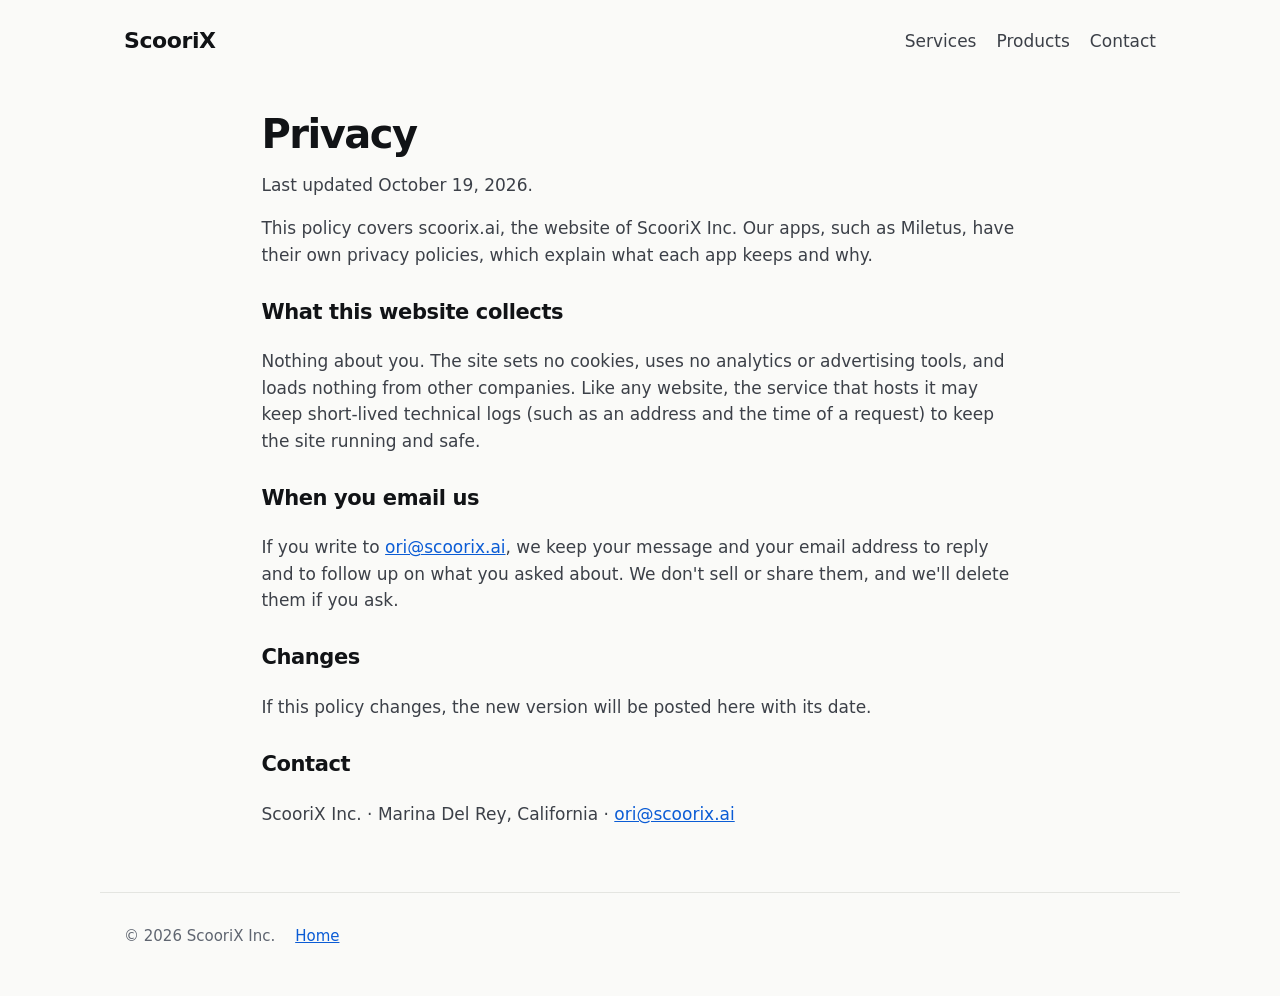
==== privacy.html @ dffd0c44 "scoorix.ai: home and privacy pages Co-Authored-By: Claude Opus 5.5 (1M context) <noreply@anthropic.c" ====
<!doctype html>
<html lang="en">
<head>
  <meta charset="utf-8">
  <meta name="viewport" content="width=device-width, initial-scale=1">
  <title>Privacy · ScooriX Inc.</title>
  <meta name="description" content="How ScooriX Inc. handles information on this website.">
  <link rel="stylesheet" href="style.css">
</head>
<body>
  <header class="bar">
    <a class="wordmark" href="/">ScooriX</a>
    <nav aria-label="Main">
      <a href="/#services">Services</a>
      <a href="/#products">Products</a>
      <a href="/#contact">Contact</a>
    </nav>
  </header>

  <main class="policy">
    <h1>Privacy</h1>
    <p>Last updated October 19, 2026.</p>

    <p>This policy covers scoorix.ai, the website of ScooriX Inc. Our apps, such as Miletus, have their own privacy policies, which explain what each app keeps and why.</p>

    <h2>What this website collects</h2>
    <p>Nothing about you. The site sets no cookies, uses no analytics or advertising tools, and loads nothing from other companies. Like any website, the service that hosts it may keep short-lived technical logs (such as an address and the time of a request) to keep the site running and safe.</p>

    <h2>When you email us</h2>
    <p>If you write to <a href="mailto:ori@scoorix.ai">ori@scoorix.ai</a>, we keep your message and your email address to reply and to follow up on what you asked about. We don't sell or share them, and we'll delete them if you ask.</p>

    <h2>Changes</h2>
    <p>If this policy changes, the new version will be posted here with its date.</p>

    <h2>Contact</h2>
    <p>ScooriX Inc. · Marina Del Rey, California · <a href="mailto:ori@scoorix.ai">ori@scoorix.ai</a></p>
  </main>

  <footer>
    <span>© 2026 ScooriX Inc.</span>
    <a href="/">Home</a>
  </footer>
</body>
</html>
---- style.css ----
/* ScooriX Inc.: one calm page. System fonts only; nothing loaded from elsewhere. */

:root {
  --ground: #fafaf8;
  --surface: #ffffff;
  --ink: #111316;
  --secondary: #3c4048;
  --muted: #5f6570;
  --line: #e4e5e1;
  --accent: #0b5cd5;
  --accent-ink: #ffffff;
  color-scheme: light dark;
}

@media (prefers-color-scheme: dark) {
  :root {
    --ground: #0d0e10;
    --surface: #17191c;
    --ink: #f3f4f5;
    --secondary: #c9ccd1;
    --muted: #9aa0a8;
    --line: #2a2d32;
    --accent: #6ea8ff;
    --accent-ink: #0d0e10;
  }
}

* { box-sizing: border-box; }

body {
  margin: 0;
  background: var(--ground);
  color: var(--ink);
  font-family: -apple-system, BlinkMacSystemFont, "SF Pro Text", "Helvetica Neue", system-ui, sans-serif;
  font-size: 17px;
  line-height: 1.55;
}

a { color: var(--accent); }

.bar, main, footer {
  max-width: 1080px;
  margin: 0 auto;
  padding-left: 24px;
  padding-right: 24px;
}

.bar {
  display: flex;
  flex-wrap: wrap;
  align-items: center;
  justify-content: space-between;
  gap: 12px 24px;
  padding-top: 24px;
  padding-bottom: 24px;
}

.wordmark {
  color: var(--ink);
  font-weight: 700;
  font-size: 22px;
  letter-spacing: -0.4px;
  text-decoration: none;
}

.bar nav { display: flex; gap: 20px; }
.bar nav a { color: var(--secondary); text-decoration: none; }
.bar nav a:hover { color: var(--ink); }

section { padding: 40px 0; border-top: 1px solid var(--line); }
section.hero { border-top: 0; padding: 72px 0 64px; }

.eyebrow {
  margin: 0 0 12px;
  font-size: 13px;
  font-weight: 600;
  letter-spacing: 0.8px;
  text-transform: uppercase;
  color: var(--muted);
}

h1 {
  margin: 0;
  max-width: 14ch;
  font-size: clamp(40px, 7vw, 72px);
  line-height: 1.02;
  letter-spacing: -1.5px;
}

h2 { margin: 0 0 20px; font-size: 26px; letter-spacing: -0.4px; }
h3 { margin: 0 0 8px; font-size: 19px; }

.lead { max-width: 60ch; font-size: 20px; color: var(--secondary); }

.button {
  display: inline-block;
  margin-top: 12px;
  padding: 14px 22px;
  border-radius: 12px;
  background: var(--accent);
  color: var(--accent-ink);
  font-weight: 600;
  text-decoration: none;
}

.grid {
  display: grid;
  grid-template-columns: repeat(auto-fit, minmax(260px, 1fr));
  gap: 16px;
}

.card {
  background: var(--surface);
  border: 1px solid var(--line);
  border-radius: 16px;
  padding: 22px;
}

.card p { margin: 0; color: var(--secondary); }
.card.product { max-width: 720px; }
.card .note { margin-top: 10px; font-size: 15px; color: var(--muted); }

.fields { list-style: none; margin: 0; padding: 0; display: grid; gap: 10px; }
.fields strong { display: inline-block; min-width: 110px; }
.fields li { color: var(--secondary); }

footer {
  display: flex;
  gap: 20px;
  padding-top: 32px;
  padding-bottom: 48px;
  border-top: 1px solid var(--line);
  color: var(--muted);
  font-size: 15px;
}

.policy { max-width: 70ch; padding: 32px 0 48px; }
.policy h1 { font-size: 40px; max-width: none; }
.policy h2 { font-size: 21px; margin-top: 28px; }
.policy p, .policy li { color: var(--secondary); }
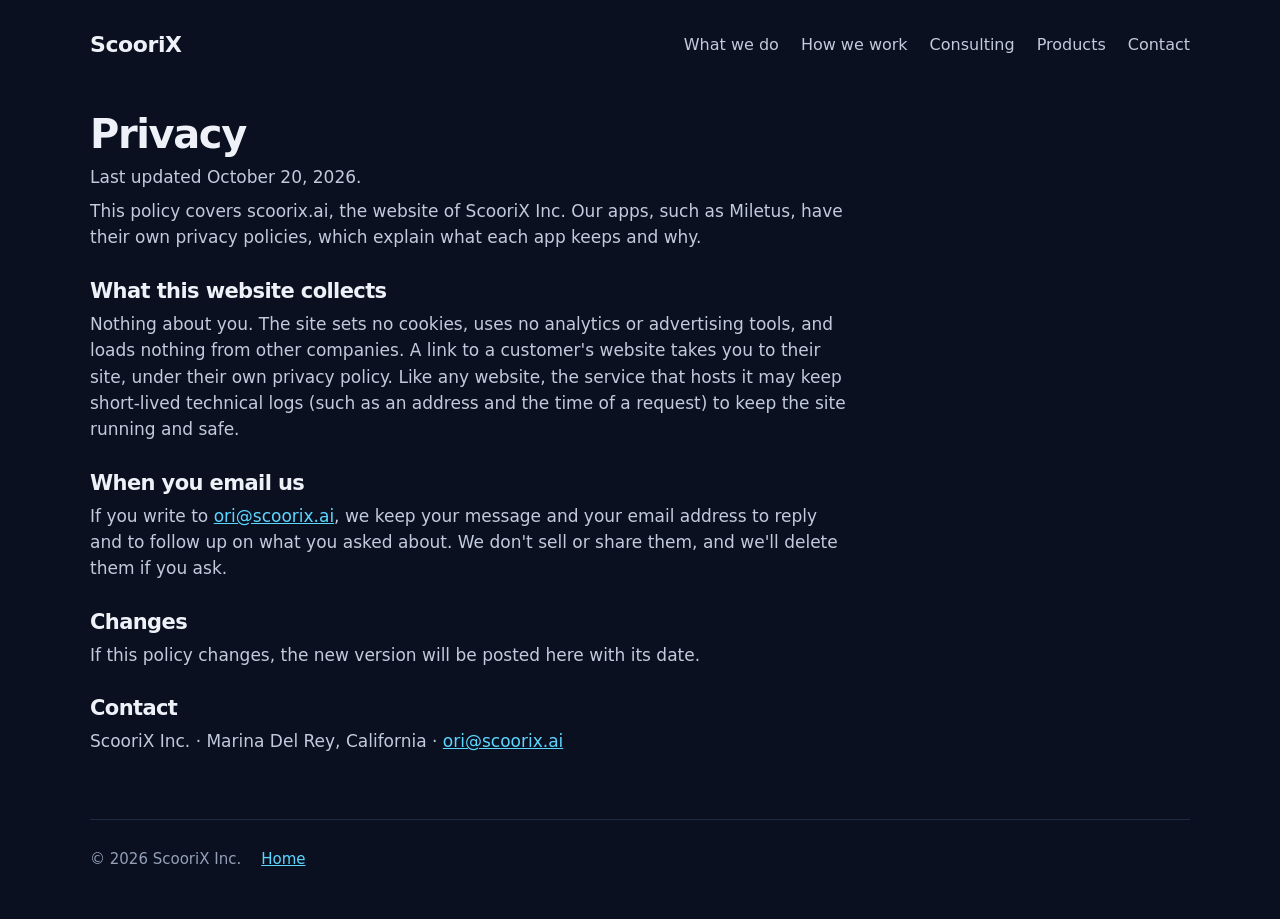
==== commit 2edfab12: "Midnight: deep navy, new wording, 0 → 1 → scale, consulting with RISE Robotics as a customer, produc" ====
--- a/privacy.html
+++ b/privacy.html
@@ -5,13 +5,17 @@
   <meta name="viewport" content="width=device-width, initial-scale=1">
   <title>Privacy · ScooriX Inc.</title>
   <meta name="description" content="How ScooriX Inc. handles information on this website.">
+  <meta name="theme-color" content="#0a1020">
   <link rel="stylesheet" href="style.css">
 </head>
 <body>
+  <div class="wrap">
   <header class="bar">
     <a class="wordmark" href="/">ScooriX</a>
     <nav aria-label="Main">
-      <a href="/#services">Services</a>
+      <a href="/#what-we-do">What we do</a>
+      <a href="/#how-we-work">How we work</a>
+      <a href="/#consulting">Consulting</a>
       <a href="/#products">Products</a>
       <a href="/#contact">Contact</a>
     </nav>
@@ -19,12 +23,12 @@
 
   <main class="policy">
     <h1>Privacy</h1>
-    <p>Last updated October 19, 2026.</p>
+    <p>Last updated October 20, 2026.</p>
 
     <p>This policy covers scoorix.ai, the website of ScooriX Inc. Our apps, such as Miletus, have their own privacy policies, which explain what each app keeps and why.</p>
 
     <h2>What this website collects</h2>
-    <p>Nothing about you. The site sets no cookies, uses no analytics or advertising tools, and loads nothing from other companies. Like any website, the service that hosts it may keep short-lived technical logs (such as an address and the time of a request) to keep the site running and safe.</p>
+    <p>Nothing about you. The site sets no cookies, uses no analytics or advertising tools, and loads nothing from other companies. A link to a customer's website takes you to their site, under their own privacy policy. Like any website, the service that hosts it may keep short-lived technical logs (such as an address and the time of a request) to keep the site running and safe.</p>
 
     <h2>When you email us</h2>
     <p>If you write to <a href="mailto:ori@scoorix.ai">ori@scoorix.ai</a>, we keep your message and your email address to reply and to follow up on what you asked about. We don't sell or share them, and we'll delete them if you ask.</p>
@@ -40,5 +44,6 @@
     <span>© 2026 ScooriX Inc.</span>
     <a href="/">Home</a>
   </footer>
+  </div>
 </body>
 </html>
--- a/style.css
+++ b/style.css
@@ -1,28 +1,17 @@
-/* ScooriX Inc.: one calm page. System fonts only; nothing loaded from elsewhere. */
+/* ScooriX Inc.: Midnight. Deep navy, one cyan accent, system fonts only; nothing loaded from elsewhere. */
 
 :root {
-  --ground: #fafaf8;
-  --surface: #ffffff;
-  --ink: #111316;
-  --secondary: #3c4048;
-  --muted: #5f6570;
-  --line: #e4e5e1;
-  --accent: #0b5cd5;
-  --accent-ink: #ffffff;
-  color-scheme: light dark;
-}
-
-@media (prefers-color-scheme: dark) {
-  :root {
-    --ground: #0d0e10;
-    --surface: #17191c;
-    --ink: #f3f4f5;
-    --secondary: #c9ccd1;
-    --muted: #9aa0a8;
-    --line: #2a2d32;
-    --accent: #6ea8ff;
-    --accent-ink: #0d0e10;
-  }
+  --ground: #0a1020;
+  --surface: #121a2e;
+  --surface-deep: #0e1528;
+  --line: #1f2a44;
+  --line-strong: #2a3757;
+  --ink: #eef2f8;
+  --secondary: #c2cbdb;
+  --muted: #93a0b8;
+  --accent: #5cd6ff;
+  --accent-hover: #a3e8ff;
+  color-scheme: dark;
 }
 
 * { box-sizing: border-box; }
@@ -37,104 +26,95 @@
 }
 
 a { color: var(--accent); }
+a:hover { color: var(--accent-hover); }
 
-.bar, main, footer {
-  max-width: 1080px;
-  margin: 0 auto;
-  padding-left: 24px;
-  padding-right: 24px;
-}
+.wrap { max-width: 1180px; margin: 0 auto; padding: 0 24px; }
+@media (min-width: 720px) { .wrap { padding: 0 40px; } }
 
+/* Header */
 .bar {
   display: flex;
   flex-wrap: wrap;
   align-items: center;
   justify-content: space-between;
   gap: 12px 24px;
-  padding-top: 24px;
-  padding-bottom: 24px;
+  padding: 28px 0;
 }
-
-.wordmark {
-  color: var(--ink);
-  font-weight: 700;
-  font-size: 22px;
-  letter-spacing: -0.4px;
-  text-decoration: none;
-}
-
-.bar nav { display: flex; gap: 20px; }
+.wordmark { color: var(--ink); font-size: 22px; font-weight: 700; letter-spacing: -0.4px; text-decoration: none; }
+.bar nav { display: flex; flex-wrap: wrap; gap: 8px 22px; font-size: 16px; }
 .bar nav a { color: var(--secondary); text-decoration: none; }
 .bar nav a:hover { color: var(--ink); }
 
-section { padding: 40px 0; border-top: 1px solid var(--line); }
-section.hero { border-top: 0; padding: 72px 0 64px; }
+/* Type */
+.eyebrow { display: block; font-size: 13px; font-weight: 600; letter-spacing: 0.8px; text-transform: uppercase; color: var(--muted); }
+h1 { margin: 0; font-size: clamp(40px, 6vw, 60px); line-height: 1.04; letter-spacing: -1.4px; }
+h2 { margin: 10px 0 28px; font-size: clamp(28px, 4vw, 36px); line-height: 1.15; letter-spacing: -0.6px; }
+h3 { margin: 0; font-size: 20px; }
+p { margin: 0; }
+.lead { max-width: 560px; font-size: 20px; line-height: 1.55; color: var(--secondary); }
 
-.eyebrow {
-  margin: 0 0 12px;
-  font-size: 13px;
-  font-weight: 600;
-  letter-spacing: 0.8px;
-  text-transform: uppercase;
-  color: var(--muted);
+/* Hero */
+.hero { display: flex; flex-wrap: wrap; align-items: center; gap: 40px; padding: 56px 0 80px; }
+.hero-text { flex: 1 1 460px; min-width: 0; display: flex; flex-direction: column; gap: 20px; }
+.hero-art { flex: 1 1 340px; min-width: 0; max-width: 520px; height: auto; }
+.actions { display: flex; flex-wrap: wrap; gap: 14px; margin-top: 6px; }
+.button { padding: 14px 22px; border-radius: 12px; font-weight: 600; text-decoration: none; }
+.button.primary { background: var(--accent); color: var(--ground); }
+.button.primary:hover { background: var(--accent-hover); color: var(--ground); }
+.button.quiet { border: 1px solid var(--line-strong); color: var(--ink); }
+.button.quiet:hover { border-color: var(--muted); color: var(--ink); }
+
+/* Sections and cards */
+section.block { border-top: 1px solid var(--line); padding: 64px 0; }
+.grid { display: grid; gap: 16px; }
+.grid.fields { grid-template-columns: repeat(auto-fit, minmax(240px, 1fr)); }
+.grid.steps { grid-template-columns: repeat(auto-fit, minmax(280px, 1fr)); }
+.grid.pair { grid-template-columns: repeat(auto-fit, minmax(340px, 1fr)); align-items: stretch; }
+.card {
+  background: var(--surface);
+  border: 1px solid var(--line);
+  border-radius: 18px;
+  padding: 26px;
+  display: flex;
+  flex-direction: column;
+  gap: 12px;
 }
+.card p { color: var(--secondary); font-size: 16px; line-height: 1.6; }
+.card .step { font-size: 14px; font-weight: 700; color: var(--accent); }
+.card h2 { margin: 0; font-size: 28px; letter-spacing: -0.4px; }
+.icon { width: 56px; height: 56px; }
 
-h1 {
-  margin: 0;
-  max-width: 14ch;
-  font-size: clamp(40px, 7vw, 72px);
-  line-height: 1.02;
-  letter-spacing: -1.5px;
-}
-
-h2 { margin: 0 0 20px; font-size: 26px; letter-spacing: -0.4px; }
-h3 { margin: 0 0 8px; font-size: 19px; }
-
-.lead { max-width: 60ch; font-size: 20px; color: var(--secondary); }
-
-.button {
-  display: inline-block;
-  margin-top: 12px;
-  padding: 14px 22px;
+/* Customers */
+.customers-label { margin-top: 8px; font-size: 12px; }
+.customers { display: flex; flex-wrap: wrap; gap: 12px; }
+.customer {
+  display: inline-flex;
+  align-items: center;
+  gap: 12px;
+  padding: 10px 16px 10px 10px;
+  background: var(--surface-deep);
+  border: 1px solid var(--line);
   border-radius: 12px;
-  background: var(--accent);
-  color: var(--accent-ink);
+  color: var(--ink);
   font-weight: 600;
   text-decoration: none;
 }
+.customer:hover { border-color: var(--line-strong); color: var(--ink); }
+.customer img { width: 40px; height: 40px; border-radius: 6px; display: block; }
+.customer .field { display: block; font-size: 12px; font-weight: 400; color: var(--muted); }
 
-.grid {
-  display: grid;
-  grid-template-columns: repeat(auto-fit, minmax(260px, 1fr));
-  gap: 16px;
-}
+/* Products */
+.product-name { font-family: Georgia, "Times New Roman", serif; font-style: italic; font-size: 30px; margin-top: 4px; }
+.note { font-size: 14px; color: var(--muted); }
 
-.card {
-  background: var(--surface);
-  border: 1px solid var(--line);
-  border-radius: 16px;
-  padding: 22px;
-}
+/* Contact and footer */
+.contact { padding-bottom: 40px; }
+.contact .lead { margin-bottom: 22px; }
+.place { color: var(--muted); }
+footer { display: flex; gap: 20px; padding: 28px 0 48px; border-top: 1px solid var(--line); color: var(--muted); font-size: 15px; }
 
-.card p { margin: 0; color: var(--secondary); }
-.card.product { max-width: 720px; }
-.card .note { margin-top: 10px; font-size: 15px; color: var(--muted); }
-
-.fields { list-style: none; margin: 0; padding: 0; display: grid; gap: 10px; }
-.fields strong { display: inline-block; min-width: 110px; }
-.fields li { color: var(--secondary); }
-
-footer {
-  display: flex;
-  gap: 20px;
-  padding-top: 32px;
-  padding-bottom: 48px;
-  border-top: 1px solid var(--line);
-  color: var(--muted);
-  font-size: 15px;
-}
-
-.policy { max-width: 70ch; padding: 32px 0 48px; }
-.policy h1 { font-size: 40px; max-width: none; }
-.policy h2 { font-size: 21px; margin-top: 28px; }
-.policy p, .policy li { color: var(--secondary); }
+/* Privacy */
+.policy { max-width: 70ch; padding: 24px 0 56px; }
+.policy h1 { font-size: 40px; margin-bottom: 8px; }
+.policy h2 { font-size: 21px; margin: 28px 0 8px; }
+.policy p { color: var(--secondary); margin-bottom: 8px; }
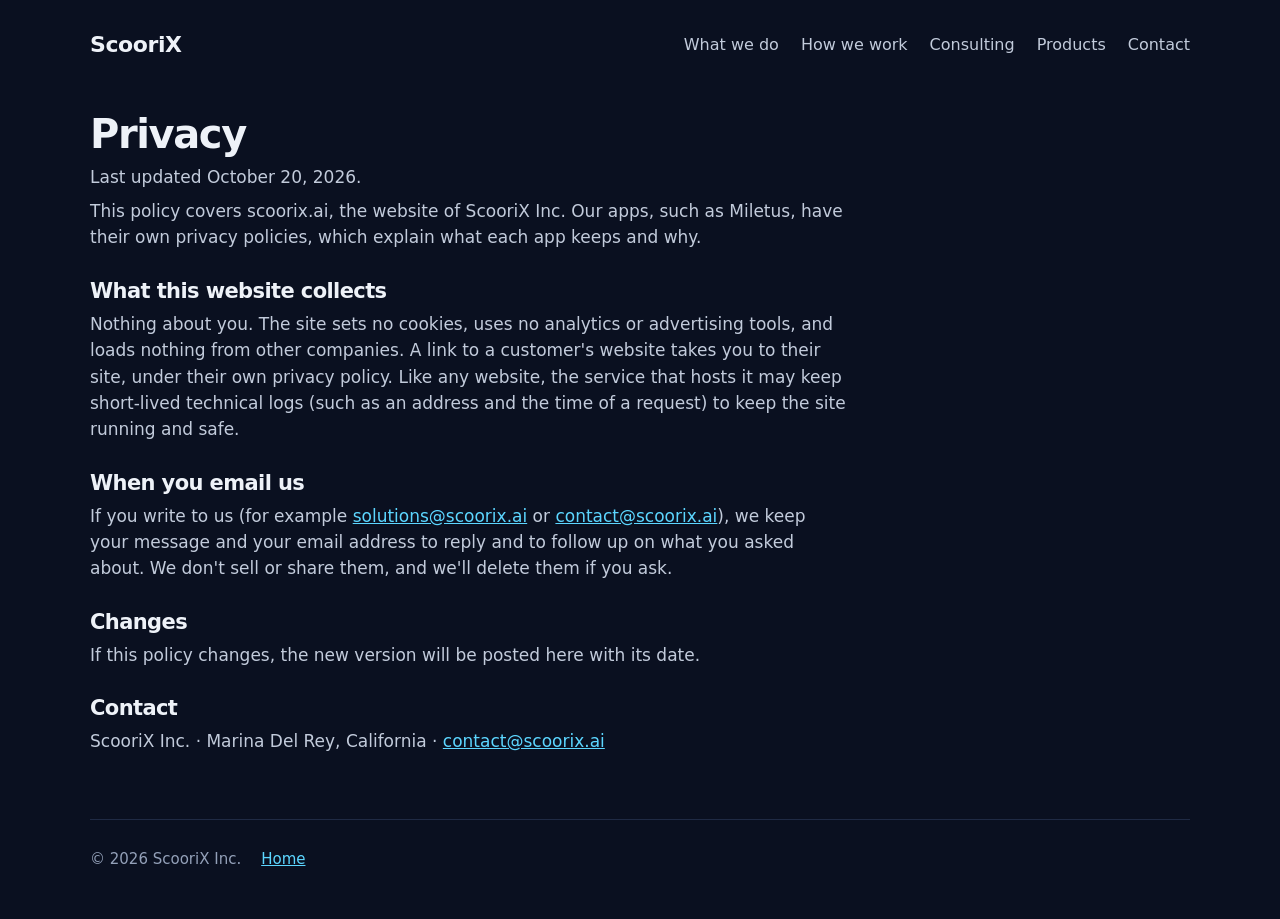
==== commit 75ee4029: "Contact: solutions@ on the home page, contact@ on the privacy page Co-Authored-By: Claude Opus 5.5 (" ====
--- a/privacy.html
+++ b/privacy.html
@@ -31,13 +31,13 @@
     <p>Nothing about you. The site sets no cookies, uses no analytics or advertising tools, and loads nothing from other companies. A link to a customer's website takes you to their site, under their own privacy policy. Like any website, the service that hosts it may keep short-lived technical logs (such as an address and the time of a request) to keep the site running and safe.</p>
 
     <h2>When you email us</h2>
-    <p>If you write to <a href="mailto:ori@scoorix.ai">ori@scoorix.ai</a>, we keep your message and your email address to reply and to follow up on what you asked about. We don't sell or share them, and we'll delete them if you ask.</p>
+    <p>If you write to us (for example <a href="mailto:solutions@scoorix.ai">solutions@scoorix.ai</a> or <a href="mailto:contact@scoorix.ai">contact@scoorix.ai</a>), we keep your message and your email address to reply and to follow up on what you asked about. We don't sell or share them, and we'll delete them if you ask.</p>
 
     <h2>Changes</h2>
     <p>If this policy changes, the new version will be posted here with its date.</p>
 
     <h2>Contact</h2>
-    <p>ScooriX Inc. · Marina Del Rey, California · <a href="mailto:ori@scoorix.ai">ori@scoorix.ai</a></p>
+    <p>ScooriX Inc. · Marina Del Rey, California · <a href="mailto:contact@scoorix.ai">contact@scoorix.ai</a></p>
   </main>
 
   <footer>
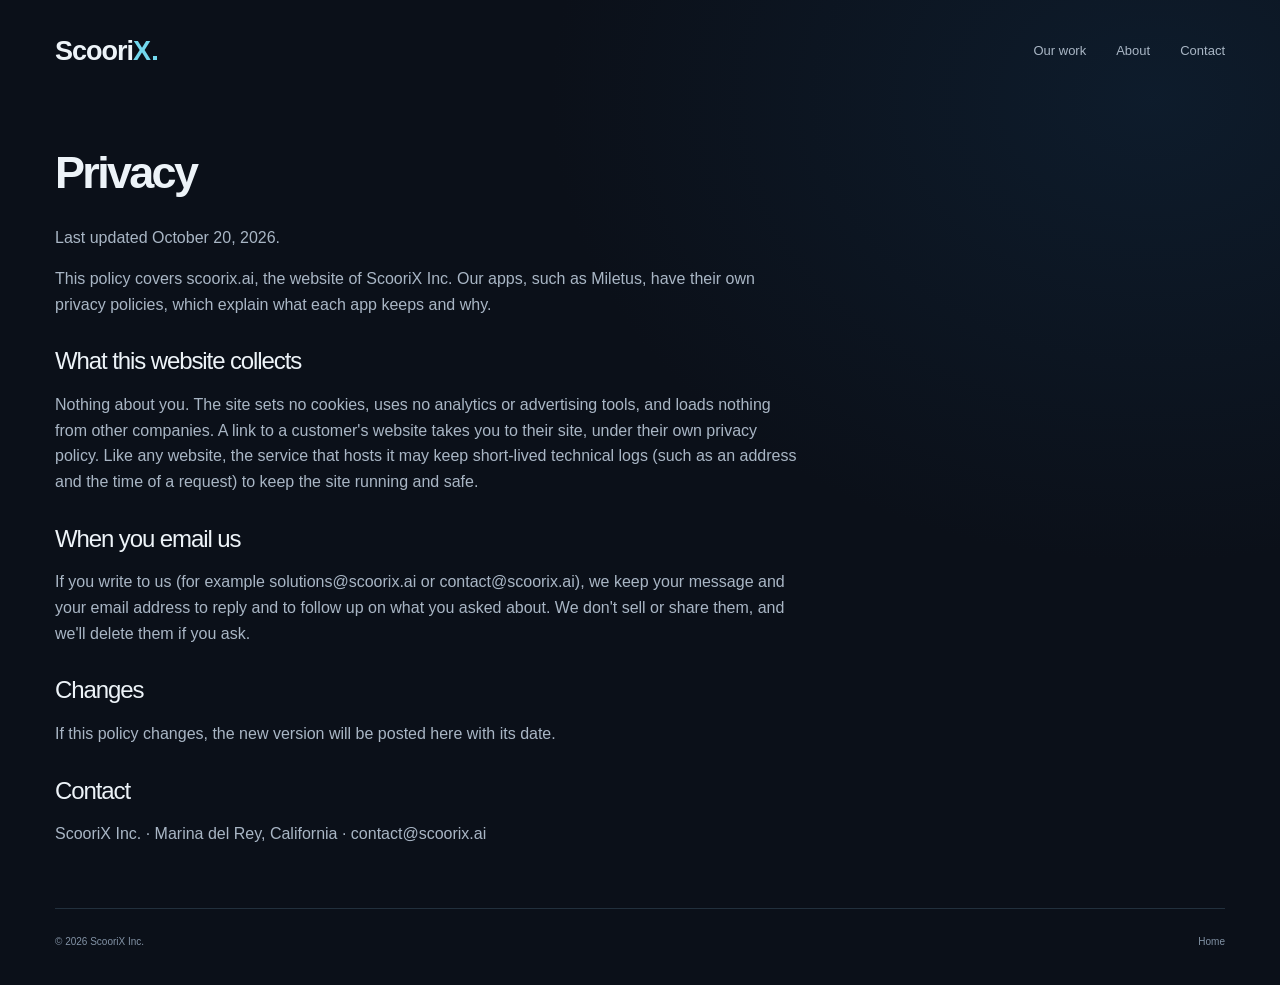
==== commit fe07b9ed: "New design: floating gallery of four application concepts, Our work, About, Let's talk From the owne" ====
--- a/privacy.html
+++ b/privacy.html
@@ -6,18 +6,16 @@
   <title>Privacy · ScooriX Inc.</title>
   <meta name="description" content="How ScooriX Inc. handles information on this website.">
   <meta name="theme-color" content="#0a1020">
-  <link rel="stylesheet" href="style.css">
+  <link rel="stylesheet" href="style.css?v=floating2">
 </head>
 <body>
   <div class="wrap">
-  <header class="bar">
-    <a class="wordmark" href="/">ScooriX</a>
-    <nav aria-label="Main">
-      <a href="/#what-we-do">What we do</a>
-      <a href="/#how-we-work">How we work</a>
-      <a href="/#consulting">Consulting</a>
-      <a href="/#products">Products</a>
-      <a href="/#contact">Contact</a>
+  <header>
+    <a class="wordmark" href="index.html">Scoori<span>X</span><i></i></a>
+    <nav aria-label="Main navigation">
+      <a href="index.html#work">Our work</a>
+      <a href="index.html#about">About</a>
+      <a href="index.html#contact">Contact</a>
     </nav>
   </header>
 
@@ -37,12 +35,12 @@
     <p>If this policy changes, the new version will be posted here with its date.</p>
 
     <h2>Contact</h2>
-    <p>ScooriX Inc. · Marina Del Rey, California · <a href="mailto:contact@scoorix.ai">contact@scoorix.ai</a></p>
+    <p>ScooriX Inc. · Marina del Rey, California · <a href="mailto:contact@scoorix.ai">contact@scoorix.ai</a></p>
   </main>
 
   <footer>
     <span>© 2026 ScooriX Inc.</span>
-    <a href="/">Home</a>
+    <a href="index.html">Home</a>
   </footer>
   </div>
 </body>
--- a/style.css
+++ b/style.css
@@ -1,120 +1,74 @@
-/* ScooriX Inc.: Midnight. Deep navy, one cyan accent, system fonts only; nothing loaded from elsewhere. */
 
-:root {
-  --ground: #0a1020;
-  --surface: #121a2e;
-  --surface-deep: #0e1528;
-  --line: #1f2a44;
-  --line-strong: #2a3757;
-  --ink: #eef2f8;
-  --secondary: #c2cbdb;
-  --muted: #93a0b8;
-  --accent: #5cd6ff;
-  --accent-hover: #a3e8ff;
-  color-scheme: dark;
+:root{color-scheme:dark;--ground:#0b1019;--ink:#edf3f8;--secondary:#a9b6c5;--muted:#8292a5;--accent:#73d8ee;--line:#22303d;font:16px/1.6 -apple-system,BlinkMacSystemFont,"Segoe UI",Arial,sans-serif;color:var(--ink);background:var(--ground)}*{box-sizing:border-box}body{margin:0}a{color:inherit;text-decoration:none}a:focus-visible{outline:2px solid var(--accent);outline-offset:6px}a:hover{color:var(--accent)}.wrap{max-width:1260px;margin:auto;padding:0 48px}.skip{position:absolute;top:-100px;padding:12px;background:var(--ground)}.skip:focus{top:5px}header{display:flex;justify-content:space-between;align-items:center;padding:30px 0}.wordmark{font-size:27px;letter-spacing:-1px;font-weight:750}.wordmark span{color:var(--accent)}.wordmark i{display:inline-block;width:4px;height:4px;background:var(--accent);margin-left:3px}nav{display:flex;align-items:center;gap:30px;font-size:13px;color:var(--secondary)}.nav-contact{border:1px solid #3a4a57;padding:10px 17px;border-radius:4px;color:var(--ink)}.nav-contact span{margin-left:24px}.hero{display:grid;grid-template-columns:1.3fr 1fr;gap:15px;align-items:center;padding:65px 0 65px}.eyebrow{font:10px/1.7 monospace;letter-spacing:1.7px;text-transform:uppercase;margin:0 0 22px;color:var(--muted)}.hero .eyebrow{color:var(--accent)}h1{font-size:clamp(40px,4.7vw,64px);line-height:1.1;letter-spacing:-2.7px;font-weight:550;margin:0 0 27px}h1 span{color:#aab9c7}.lead{max-width:465px;color:var(--secondary);font-size:17px;line-height:1.7;margin:0 0 30px}.button{display:inline-flex;gap:45px;align-items:center;font-size:13px;color:#07141c;background:var(--accent);padding:14px 20px;border-radius:4px;font-weight:600}.button:hover{background:#b2eff9;color:#07141c}.button span{font-size:19px}.hero-visual{position:relative;min-width:0}.hero-visual svg{width:100%;display:block}.visual-label{position:absolute;top:8%;left:15%;font:8px monospace;letter-spacing:2px;color:#7c99a9}.visual-foot{display:flex;justify-content:space-around;padding:0 10%;font:9px monospace;color:#94abb9}.capabilities{display:flex;justify-content:space-between;gap:20px;padding:23px 0;border-top:1px solid var(--line);border-bottom:1px solid var(--line);font-size:12px;color:#a5b7c4}.capabilities span:before{content:'+';color:var(--accent);margin-right:12px}.work{padding:70px 0}.section-heading{margin-bottom:35px}h2{font-size:36px;line-height:1.2;letter-spacing:-1.1px;font-weight:500;margin:0}h3{font-size:29px;font-weight:500;letter-spacing:-.7px;line-height:1.2;margin:0 0 18px}.work-grid{display:grid;grid-template-columns:1fr 1fr;gap:28px}.work-grid article{background:#101923;border:1px solid var(--line);border-radius:8px;overflow:hidden}.work-art,.product-art{height:260px;background:radial-gradient(ellipse at 50% 70%,#192e37,transparent 70%),#0e1620;overflow:hidden;position:relative}.work-art svg{display:block;width:100%;height:220px}.work-art>span{display:block;text-align:center;font:8px monospace;letter-spacing:1.5px;color:#718d9c}.work-copy{padding:30px 34px 34px}.work-copy>p:not(.eyebrow){font-size:15px;line-height:1.7;color:var(--secondary);max-width:370px;margin:0}.client{border-top:1px solid var(--line);margin-top:24px;padding-top:18px;display:flex;align-items:center;justify-content:space-between;gap:12px}.client>span{font-size:10px;color:var(--muted)}.client>a{font-size:15px}.client>a span{margin-left:16px;color:var(--accent)}.status{font-size:8px;letter-spacing:.5px;border:1px solid #425646;border-radius:20px;padding:4px 7px;margin-left:10px;color:#b3cda7;white-space:nowrap}.platforms{display:block;font-size:11px;margin-top:26px;color:var(--muted)}.product-art{background:radial-gradient(ellipse at 50% 100%,#26413f,transparent 75%),#111d25}.about{border-top:1px solid var(--line);border-bottom:1px solid var(--line);padding:60px 0;display:grid;grid-template-columns:1.8fr 1fr;gap:100px}.about>div>p:not(.eyebrow){color:var(--secondary);font-size:16px;max-width:590px;margin:22px 0 0}.about>div>p.team{font-size:13px;color:var(--muted)}aside{border-left:1px solid var(--line);padding-left:50px;align-self:center}aside strong{font-size:90px;line-height:1;font-weight:350;letter-spacing:-4px;color:var(--accent)}aside p{font-size:12px;color:var(--secondary);margin-bottom:0}.contact{padding:60px 0;display:grid;grid-template-columns:1fr 1fr;align-items:center;gap:14px}.contact .eyebrow{grid-column:1/-1;margin:0}.contact h2{font-size:42px}.contact>a{justify-self:end;font-size:19px;border-bottom:1px solid #48616c;padding-bottom:8px}.contact>a span{color:var(--accent);margin-left:25px}footer{border-top:1px solid var(--line);padding:25px 0 35px;display:flex;justify-content:space-between;gap:20px;font-size:10px;color:var(--muted)}.policy{max-width:750px;padding:45px 0}.policy h1{font-size:45px}.policy h2{font-size:24px;margin-top:30px}.policy p{color:var(--secondary)}
+.phone {
+  flex: 0 0 200px;
+  margin: 0 auto;
+  width: 200px;
+  height: 400px;
+  box-sizing: border-box;
+  padding: 10px;
+  border-radius: 34px;
+  background: #2a2f3a;
+  box-shadow: 0 20px 40px rgba(0, 0, 0, 0.45);
 }
-
-* { box-sizing: border-box; }
-
-body {
-  margin: 0;
-  background: var(--ground);
-  color: var(--ink);
-  font-family: -apple-system, BlinkMacSystemFont, "SF Pro Text", "Helvetica Neue", system-ui, sans-serif;
-  font-size: 17px;
-  line-height: 1.55;
-}
-
-a { color: var(--accent); }
-a:hover { color: var(--accent-hover); }
-
-.wrap { max-width: 1180px; margin: 0 auto; padding: 0 24px; }
-@media (min-width: 720px) { .wrap { padding: 0 40px; } }
-
-/* Header */
-.bar {
-  display: flex;
-  flex-wrap: wrap;
-  align-items: center;
-  justify-content: space-between;
-  gap: 12px 24px;
-  padding: 28px 0;
-}
-.wordmark { color: var(--ink); font-size: 22px; font-weight: 700; letter-spacing: -0.4px; text-decoration: none; }
-.bar nav { display: flex; flex-wrap: wrap; gap: 8px 22px; font-size: 16px; }
-.bar nav a { color: var(--secondary); text-decoration: none; }
-.bar nav a:hover { color: var(--ink); }
-
-/* Type */
-.eyebrow { display: block; font-size: 13px; font-weight: 600; letter-spacing: 0.8px; text-transform: uppercase; color: var(--muted); }
-h1 { margin: 0; font-size: clamp(40px, 6vw, 60px); line-height: 1.04; letter-spacing: -1.4px; }
-h2 { margin: 10px 0 28px; font-size: clamp(28px, 4vw, 36px); line-height: 1.15; letter-spacing: -0.6px; }
-h3 { margin: 0; font-size: 20px; }
-p { margin: 0; }
-.lead { max-width: 560px; font-size: 20px; line-height: 1.55; color: var(--secondary); }
-
-/* Hero */
-.hero { display: flex; flex-wrap: wrap; align-items: center; gap: 40px; padding: 56px 0 80px; }
-.hero-text { flex: 1 1 460px; min-width: 0; display: flex; flex-direction: column; gap: 20px; }
-.hero-art { flex: 1 1 340px; min-width: 0; max-width: 520px; height: auto; }
-.actions { display: flex; flex-wrap: wrap; gap: 14px; margin-top: 6px; }
-.button { padding: 14px 22px; border-radius: 12px; font-weight: 600; text-decoration: none; }
-.button.primary { background: var(--accent); color: var(--ground); }
-.button.primary:hover { background: var(--accent-hover); color: var(--ground); }
-.button.quiet { border: 1px solid var(--line-strong); color: var(--ink); }
-.button.quiet:hover { border-color: var(--muted); color: var(--ink); }
-
-/* Sections and cards */
-section.block { border-top: 1px solid var(--line); padding: 64px 0; }
-.grid { display: grid; gap: 16px; }
-.grid.fields { grid-template-columns: repeat(auto-fit, minmax(240px, 1fr)); }
-.grid.steps { grid-template-columns: repeat(auto-fit, minmax(280px, 1fr)); }
-.grid.pair { grid-template-columns: repeat(auto-fit, minmax(340px, 1fr)); align-items: stretch; }
-.card {
-  background: var(--surface);
-  border: 1px solid var(--line);
-  border-radius: 18px;
-  padding: 26px;
+.phone-screen {
+  height: 100%;
+  border-radius: 26px;
+  background: #000;
+  color: #f5f5f7;
+  padding: 26px 12px 12px;
   display: flex;
   flex-direction: column;
-  gap: 12px;
+  gap: 8px;
+  overflow: hidden;
+  font-variant-numeric: tabular-nums;
 }
-.card p { color: var(--secondary); font-size: 16px; line-height: 1.6; }
-.card .step { font-size: 14px; font-weight: 700; color: var(--accent); }
-.card h2 { margin: 0; font-size: 28px; letter-spacing: -0.4px; }
-.icon { width: 56px; height: 56px; }
+.phone-eyebrow { font-size: 8px; font-weight: 600; letter-spacing: 0.6px; color: #8e8e93; }
+.phone-title { font-size: 20px; font-weight: 700; letter-spacing: -0.4px; margin-top: -4px; }
+.phone-card { background: #1c1c1e; border-radius: 12px; padding: 10px; display: flex; flex-direction: column; gap: 6px; }
+.phone-card .top { display: flex; justify-content: space-between; align-items: baseline; }
+.phone-card .sym { font-size: 15px; font-weight: 700; }
+.phone-card .px { font-size: 11px; font-weight: 600; }
+.phone-bar { display: flex; height: 5px; border-radius: 3px; overflow: hidden; gap: 2px; }
+.phone-bar .cov { flex: 3; background: #f5f5f7; }
+.phone-bar .free { flex: 1; background: #7ce8c4; }
+.phone-card .split { display: flex; justify-content: space-between; font-size: 8px; color: #d1d1d6; }
+.phone-card .split .mint { color: #7ce8c4; }
+.phone-card .foot { display: flex; justify-content: space-between; font-size: 8px; color: #8e8e93; border-top: 1px solid #2c2c2e; padding-top: 6px; }
+.phone-card .foot b { display: block; font-size: 11px; color: #f5f5f7; }
+.phone-card .foot b.mint { color: #7ce8c4; }
+.phone-section { font-size: 11px; font-weight: 600; margin-top: 2px; }
+.phone-row { display: flex; align-items: center; gap: 7px; background: #1c1c1e; border-radius: 10px; padding: 9px 8px; font-size: 10px; }
+.phone-row .dot { width: 6px; height: 6px; border-radius: 3px; flex-shrink: 0; }
+.phone-row .name { flex: 1; font-weight: 600; }
+.phone-row .act { color: #aeaeb2; }
+.phone-row .act.attn { color: #ffb340; }
+.phone-row .chev { color: #8e8e93; }
+.phone-caption { margin-top: auto; font-size: 7px; color: #636366; text-align: center; }
+.phone-row .name, .phone-card .split span { white-space: nowrap; }
+.phone-row { font-size: 9px; gap: 6px; }
+.phone-card .split { font-size: 7.5px; gap: 6px; }
 
-/* Customers */
-.customers-label { margin-top: 8px; font-size: 12px; }
-.customers { display: flex; flex-wrap: wrap; gap: 12px; }
-.customer {
-  display: inline-flex;
-  align-items: center;
-  gap: 12px;
-  padding: 10px 16px 10px 10px;
-  background: var(--surface-deep);
-  border: 1px solid var(--line);
-  border-radius: 12px;
-  color: var(--ink);
-  font-weight: 600;
-  text-decoration: none;
-}
-.customer:hover { border-color: var(--line-strong); color: var(--ink); }
-.customer img { width: 40px; height: 40px; border-radius: 6px; display: block; }
-.customer .field { display: block; font-size: 12px; font-weight: 400; color: var(--muted); }
 
-/* Products */
-.product-name { font-family: Georgia, "Times New Roman", serif; font-style: italic; font-size: 30px; margin-top: 4px; }
-.note { font-size: 14px; color: var(--muted); }
+.product-art .phone{position:absolute;top:30px;left:50%;transform:translateX(-50%) rotate(-5deg);width:218px;height:430px;box-shadow:0 20px 40px #0006}.product-art .phone-screen{color:#f5f5f7}.product-art .phone-caption{color:#8e8e93}.product-art .phone-card .foot{border-color:#2c2c2e}
+@media(max-width:900px){.wrap{padding:0 28px}.hero{grid-template-columns:1.4fr 1fr;padding:45px 0}h1{font-size:46px}.hero-visual{margin-right:-15px}.work-copy{padding:25px}.status{display:inline-block;margin:8px 0 0}.about{gap:45px}.contact>a{font-size:16px}aside{padding-left:30px}}
+@media(max-width:650px){.wrap{padding:0 23px}header{padding:23px 0}.wordmark{font-size:25px}nav{gap:16px;font-size:12px}.nav-contact{padding:7px 10px}.nav-contact span{display:none}nav>a:nth-child(2){display:none}.hero{display:flex;flex-direction:column;align-items:stretch;padding:40px 0 28px;gap:10px}h1{font-size:clamp(36px,9vw,52px);letter-spacing:-1.8px}.hero .eyebrow{font-size:8px;letter-spacing:1.1px;margin-bottom:20px}.lead{font-size:16px}.hero-visual{height:175px;margin:15px 0 0;overflow:hidden}.hero-visual svg{height:220px;margin-top:-30px}.visual-label{top:0;left:0;font-size:7px}.visual-foot{position:absolute;bottom:3px;width:100%;font-size:8px}.capabilities{display:grid;grid-template-columns:1fr 1fr;gap:12px;font-size:10px;padding:18px 0}.capabilities span:before{margin-right:8px}.work{padding:45px 0}.work-grid{grid-template-columns:1fr;gap:22px}h2{font-size:31px}.section-heading{margin-bottom:25px}.work-art,.product-art{height:220px}.work-art svg{height:180px}.work-copy{padding:25px}.work-copy .eyebrow{font-size:9px;letter-spacing:1px}.status{margin-left:8px;margin-top:0}h3{font-size:27px}.about{grid-template-columns:1fr;padding:40px 0;gap:28px}.about>div>p:not(.eyebrow){font-size:15px}aside{display:flex;gap:25px;align-items:center;padding:23px 0 0;border-left:0;border-top:1px solid var(--line)}aside strong{font-size:68px}aside p{margin:0}.contact{display:block;padding:40px 0}.contact .eyebrow{margin-bottom:16px}.contact h2{font-size:34px;margin-bottom:20px}.contact>a{display:inline-block;font-size:17px}footer{flex-wrap:wrap;gap:12px}footer span:nth-child(2){order:3;width:100%}}
 
-/* Contact and footer */
-.contact { padding-bottom: 40px; }
-.contact .lead { margin-bottom: 22px; }
-.place { color: var(--muted); }
-footer { display: flex; gap: 20px; padding: 28px 0 48px; border-top: 1px solid var(--line); color: var(--muted); font-size: 15px; }
+/* Separate gallery direction; the Midnight version stays intact. */
+.hero{grid-template-columns:1fr 1.1fr;gap:40px;padding:75px 0 65px}.hero h1{font-size:clamp(39px,4.3vw,59px);letter-spacing:-2.4px}.hero .lead{margin-bottom:0;max-width:420px}.gallery{min-width:0;padding-top:12px}.scene-stage{height:370px;position:relative;perspective:1400px;isolation:isolate}.scene{position:absolute;inset:0 16px;border-radius:14px;background:#101e2b;overflow:hidden;border:1px solid #314552;box-shadow:0 24px 50px #0005;transition:transform 1.2s cubic-bezier(.2,.7,.2,1),opacity 1s;transform-origin:50% 50%;backface-visibility:hidden}.scene img{width:100%;height:100%;object-fit:cover;display:block}.scene.active{transform:translateX(0) rotateY(-5deg);z-index:4;opacity:1}.scene.next{transform:translateX(22px) translateZ(-90px) rotateY(-12deg);z-index:3;opacity:.6}.scene.previous{transform:translateX(-22px) translateZ(-90px) rotateY(10deg);z-index:2;opacity:.4}.scene.back{transform:translateZ(-160px);opacity:0;z-index:1}.scene-caption{position:absolute;bottom:0;left:0;right:0;padding:65px 25px 23px;background:linear-gradient(transparent,#071019ed)}.scene-caption>span{font:8px monospace;letter-spacing:1.5px;color:#b6cbd8}.scene-caption h2{font-size:23px;letter-spacing:-.4px;margin-top:7px}.gallery-controls{display:flex;align-items:center;justify-content:space-between;margin:24px 18px 0;color:#9aafbc}.scene-dots{display:flex;gap:8px}.scene-dot{border:0;width:7px;height:7px;border-radius:50%;background:#3c5363;padding:0;cursor:pointer}.scene-dot.selected{background:#9ce5ef;box-shadow:0 0 10px #5cd6ff55}.gallery-controls>span{font:9px monospace;letter-spacing:1px}.arrows{display:flex;gap:6px}.arrows button{color:#bfd3df;background:transparent;border:1px solid #2d4352;border-radius:50%;width:29px;height:29px;cursor:pointer;font-size:14px}.arrows button:hover{background:#203645}.gallery button:focus-visible{outline:2px solid #73d8ee;outline-offset:5px}.concept-note{text-align:center;font-size:9px;color:#8096a6;margin:12px 0 0}.hero .eyebrow{font-size:9px}.contact h2{font-size:42px}
+@media(min-width:1400px){.scene-stage{height:400px}.hero{padding-top:90px;padding-bottom:85px}}
+@media(max-width:900px){.hero{gap:24px;grid-template-columns:1fr 1fr}.hero h1{font-size:42px}.scene-stage{height:330px}.scene-caption{padding-left:18px}.scene-caption h2{font-size:20px}.hero .eyebrow{font-size:8px;letter-spacing:1px}}
+@media(max-width:650px){.hero{display:flex;padding-top:35px;gap:25px}.hero h1{font-size:clamp(36px,9vw,52px)}.hero .lead{font-size:16px}.gallery{padding-top:3px}.scene-stage{height:290px}.scene{inset:0 8px}.scene.next{transform:translateX(12px) translateZ(-65px) rotateY(-9deg)}.scene.previous{transform:translateX(-12px) translateZ(-65px) rotateY(9deg)}.gallery-controls{margin-top:18px}.scene-caption h2{font-size:23px}.concept-note{font-size:8px}.hero .eyebrow{font-size:8px}.contact h2{font-size:34px}}
+@media(prefers-reduced-motion:reduce){.scene{transition:none}}
 
-/* Privacy */
-.policy { max-width: 70ch; padding: 24px 0 56px; }
-.policy h1 { font-size: 40px; margin-bottom: 8px; }
-.policy h2 { font-size: 21px; margin: 28px 0 8px; }
-.policy p { color: var(--secondary); margin-bottom: 8px; }
+/* Floating studies: a distinct alternative, preserving Midnight and Gallery. */
+body{overflow-x:hidden;background:radial-gradient(ellipse at 90% 10%,#10263c88,transparent 37%),#0b1019}.wrap{max-width:1400px;padding:0 55px}.hero{grid-template-columns:1fr 1.25fr;gap:25px;min-height:660px;padding:50px 0 75px;position:relative}.hero-copy{position:relative;z-index:8;pointer-events:none}.hero h1{font-size:clamp(42px,4.6vw,65px);line-height:1.09;letter-spacing:-2.5px}.hero .lead{font-size:17px;max-width:420px;color:#b1bfcd}.hero .eyebrow{font-size:9px;letter-spacing:1.3px}.floating-gallery{position:relative;padding:0;min-width:0;align-self:stretch;display:flex;flex-direction:column;justify-content:center}.scene-stage{height:490px;perspective:1500px;overflow:visible;isolation:isolate}.scene{inset:auto;top:18%;left:11%;width:80%;height:68%;border-radius:15px;border:1px solid #8cc6e52e;box-shadow:0 35px 80px #0007;background:#0b1724;transition:transform 1.6s cubic-bezier(.2,.65,.2,1),opacity 1.3s,filter 1.3s;transform-origin:50% 50%;will-change:transform}.scene img{object-fit:cover;filter:saturate(.85);opacity:.95}.scene.active{transform:translate(0,0) rotateY(-18deg) rotateX(7deg) rotateZ(7deg);z-index:4;opacity:1;filter:brightness(1.06)}.scene.next{transform:translate(100px,-180px) translateZ(-170px) rotateY(-27deg) rotateX(9deg) rotateZ(15deg);z-index:2;opacity:.5;filter:brightness(.6)}.scene.previous{transform:translate(-30px,205px) translateZ(-170px) rotateY(-23deg) rotateX(6deg) rotateZ(13deg);z-index:3;opacity:.48;filter:brightness(.7)}.scene.back{transform:translate(180px,90px) translateZ(-350px) rotateY(-35deg) rotateZ(17deg);opacity:.14;z-index:1;filter:brightness(.4)}.scene-caption{padding:60px 24px 23px}.scene-caption h2{font-size:24px;font-weight:500}.scene-caption>span{font-size:7px;letter-spacing:1.4px}.gallery-controls{position:relative;z-index:9;margin:38px 10% 0 14%;background:#0b1019c9;border:1px solid #34495766;border-radius:30px;padding:10px 14px;backdrop-filter:blur(14px)}.concept-note{position:relative;z-index:8;margin:12px 0 0 5%;font-size:8px;letter-spacing:.4px;color:#8596a8}.capabilities{position:relative;z-index:8;background:#0b1019d9}.work{position:relative;z-index:8}.work-grid article{background:#101923d9}.about,.contact,footer{position:relative;z-index:8}.arrows button{border-color:#3e5461}.contact h2{font-size:42px}
+@media(min-width:1500px){.hero{min-height:710px}.scene-stage{height:530px}}
+@media(max-width:1000px){.wrap{padding:0 35px}.hero{grid-template-columns:1fr 1fr;min-height:590px;gap:10px}.hero h1{font-size:48px}.scene-stage{height:400px}.scene{left:5%;width:92%;height:67%}.scene.next{transform:translate(50px,-145px) translateZ(-170px) rotateY(-25deg) rotateZ(15deg)}.scene.previous{transform:translate(-15px,165px) translateZ(-170px) rotateY(-20deg) rotateZ(12deg)}.scene-caption h2{font-size:21px}.gallery-controls{margin-top:30px;margin-left:4%;margin-right:0}.concept-note{margin-left:0}.hero .lead{font-size:16px}}
+@media(max-width:650px){.wrap{padding:0 23px}.hero{display:flex;min-height:0;padding:40px 0 30px;gap:25px}.hero-copy{pointer-events:auto}.hero h1{font-size:clamp(37px,9.1vw,51px);letter-spacing:-1.8px}.hero .lead{font-size:16px;margin-bottom:0}.hero .eyebrow{font-size:8px}.floating-gallery{align-self:stretch;padding-top:35px}.scene-stage{height:345px}.scene{left:7%;top:13%;width:86%;height:68%}.scene.active{transform:rotateY(-12deg) rotateX(6deg) rotateZ(5deg)}.scene.next{transform:translate(35px,-100px) translateZ(-160px) rotateY(-23deg) rotateZ(11deg);opacity:.45}.scene.previous{transform:translate(-15px,135px) translateZ(-180px) rotateY(-18deg) rotateZ(9deg);opacity:.35}.scene.back{transform:translate(70px,20px) translateZ(-300px) rotateY(-25deg) rotateZ(15deg);opacity:.1}.scene-caption{padding:45px 20px 18px}.scene-caption h2{font-size:22px}.gallery-controls{margin:10px 12px 0;padding:9px 13px}.concept-note{margin:12px 0 0;text-align:center;font-size:8px}.capabilities{font-size:10px}.contact h2{font-size:34px}}
+@media(prefers-reduced-motion:reduce){.scene{transition:none;will-change:auto}}
+
+/* Distinct work headings and a concrete customer reference. */
+.work-grid article{background:transparent;border:0;overflow:visible}.work-card-title{font-size:30px;margin:0 0 25px;line-height:1.2}.work-copy{border:1px solid var(--line);border-top:0;border-radius:0 0 8px 8px;min-height:270px;background:#101923}.product-art{border-radius:8px 8px 0 0;border:1px solid var(--line);border-bottom:0}.rise-feature{height:260px;display:flex;flex-direction:column;justify-content:space-between;padding:37px;background:radial-gradient(ellipse at 85% 10%,#25445399,transparent 75%),#13232e;border:1px solid #3e5b6a;border-radius:8px 8px 0 0;transition:border-color .2s}.rise-feature:hover{border-color:#86bfd2;color:white}.rise-brand{display:flex;gap:22px;align-items:center}.rise-brand img{width:90px;height:90px;object-fit:contain;border-radius:10px}.rise-brand>span{font-size:37px;line-height:1.12;letter-spacing:-1px;font-weight:600;color:#edf3f8}.rise-field{font:9px monospace;letter-spacing:1.4px;color:#a8c8d7;display:flex;align-items:center;justify-content:space-between}.rise-field b{font:22px Arial;font-weight:400}.rise-link{display:inline-block;margin-top:25px;color:var(--accent);font-size:12px}.rise-link span{margin-left:18px}@media(max-width:650px){.work-card-title{font-size:27px;margin-bottom:20px}.rise-feature{height:220px;padding:28px}.rise-brand img{width:75px;height:75px}.rise-brand>span{font-size:32px}.work-grid{gap:38px}.work-copy{min-height:0}.rise-field{font-size:8px;letter-spacing:1px}}
+
+.about>div>p.team{color:var(--ink);font-weight:600;font-size:15px;line-height:1.7}
